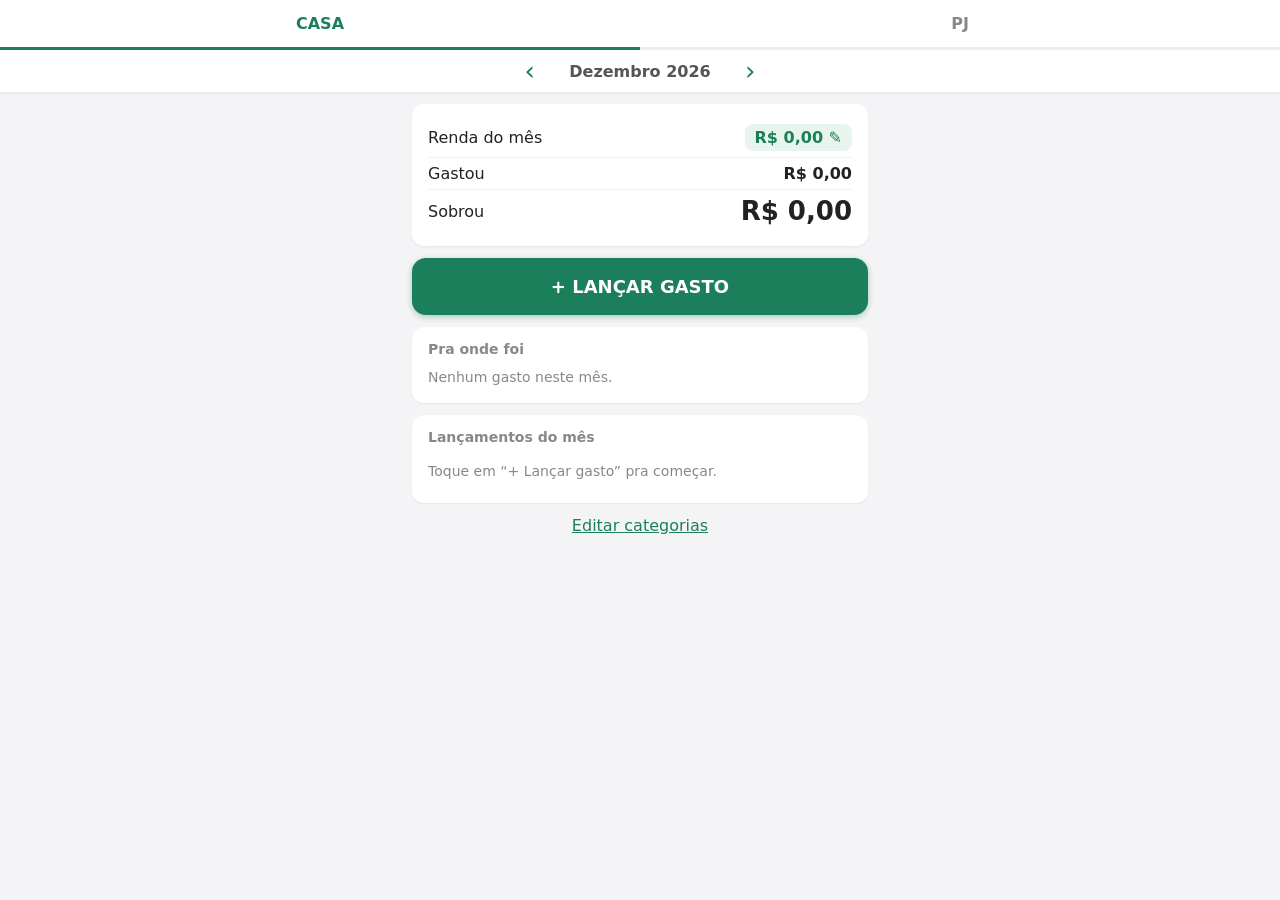
==== index.html @ f4587da6 "feat: telas Casa, PJ e lançamento Co-Authored-By: Claude Opus 5.5 <noreply@anthropic.com>" ====
<!DOCTYPE html>
<html lang="pt-BR">
<head>
  <meta charset="UTF-8">
  <meta name="viewport" content="width=device-width, initial-scale=1, viewport-fit=cover">
  <meta name="theme-color" content="#1a7f5a">
  <title>Finanças</title>
  <link rel="stylesheet" href="styles.css">
</head>
<body>
  <header>
    <nav class="tabs">
      <button data-aba="casa">CASA</button>
      <button data-aba="pj">PJ</button>
    </nav>
    <div class="mes">
      <button data-act="mes-ant" aria-label="Mês anterior">‹</button>
      <span id="mes-label"></span>
      <button data-act="mes-prox" aria-label="Próximo mês">›</button>
    </div>
  </header>

  <main>
    <section id="resumo" class="card"></section>
    <button class="btn-lancar" data-act="lancar">+ LANÇAR GASTO</button>
    <section class="card">
      <h2>Pra onde foi</h2>
      <div id="categorias"></div>
    </section>
    <section class="card">
      <h2>Lançamentos do mês</h2>
      <ul id="lista"></ul>
    </section>
    <button class="link" data-act="editar-cats">Editar categorias</button>
  </main>

  <div id="sheet" class="sheet" hidden>
    <div class="sheet-box" id="sheet-box"></div>
  </div>

  <script type="module" src="js/app.js"></script>
</body>
</html>
---- styles.css ----
:root { --verde: #1a7f5a; --verde-claro: #e8f5ef; --vermelho: #c0392b; --cinza: #888; --fundo: #f4f4f6; }
* { box-sizing: border-box; }
body { margin: 0; font-family: system-ui, -apple-system, Roboto, Arial, sans-serif; background: var(--fundo); color: #222; font-size: 16px; }
button { font: inherit; cursor: pointer; }

header { position: sticky; top: 0; background: #fff; box-shadow: 0 1px 3px rgba(0,0,0,.08); z-index: 5; padding-top: env(safe-area-inset-top); }
.tabs { display: flex; }
.tabs button { flex: 1; padding: 14px; border: 0; background: none; font-weight: 700; color: var(--cinza); border-bottom: 3px solid #eee; }
.tabs button.on { color: var(--verde); border-color: var(--verde); }
.mes { display: flex; align-items: center; justify-content: center; gap: 16px; padding: 6px; color: #555; }
.mes button { border: 0; background: none; font-size: 26px; padding: 0 14px; color: var(--verde); }
#mes-label { min-width: 150px; text-align: center; font-weight: 600; }

main { max-width: 480px; margin: 0 auto; padding: 12px 12px 40px; }
.card { background: #fff; border-radius: 12px; padding: 14px 16px; margin-bottom: 12px; box-shadow: 0 1px 2px rgba(0,0,0,.06); }
.card h2 { font-size: 14px; color: var(--cinza); margin: 0 0 8px; font-weight: 600; }
.linha { display: flex; justify-content: space-between; align-items: center; padding: 6px 0; }
.linha + .linha { border-top: 1px solid #f0f0f0; }
.grande { font-size: 26px; font-weight: 800; }
.neg { color: var(--vermelho); }
.renda-btn { border: 0; background: var(--verde-claro); color: var(--verde); font-weight: 700; border-radius: 8px; padding: 4px 10px; }

.btn-lancar { width: 100%; padding: 18px; border: 0; border-radius: 14px; background: var(--verde); color: #fff; font-size: 18px; font-weight: 800; margin-bottom: 12px; box-shadow: 0 2px 6px rgba(26,127,90,.35); }

.cat { margin-bottom: 8px; }
.cat .top { display: flex; justify-content: space-between; font-size: 14px; }
.bar { height: 8px; background: var(--verde); border-radius: 4px; margin-top: 3px; min-width: 4px; }

#lista { list-style: none; margin: 0; padding: 0; }
#lista li { display: flex; justify-content: space-between; gap: 8px; padding: 10px 0; border-top: 1px solid #f0f0f0; cursor: pointer; }
#lista li:first-child { border-top: 0; }
#lista .info small { display: block; color: var(--cinza); font-size: 12px; }
.vazio { color: var(--cinza); font-size: 14px; padding: 4px 0; }

.link { display: block; margin: 8px auto; border: 0; background: none; color: var(--verde); text-decoration: underline; }

.sheet { position: fixed; inset: 0; background: rgba(0,0,0,.4); display: flex; align-items: flex-end; justify-content: center; z-index: 10; }
.sheet[hidden] { display: none; }
.sheet-box { background: #fff; width: 100%; max-width: 480px; border-radius: 16px 16px 0 0; padding: 18px 16px calc(18px + env(safe-area-inset-bottom)); max-height: 92vh; overflow-y: auto; }
.sheet-box h3 { margin: 0 0 12px; }
.sheet-box label { display: block; font-size: 13px; color: var(--cinza); margin: 10px 0 4px; }
.sheet-box input { width: 100%; padding: 12px; border: 1px solid #ccc; border-radius: 10px; font-size: 16px; }
.sheet-box input.valor { font-size: 28px; font-weight: 700; }
.chips { display: flex; flex-wrap: wrap; gap: 6px; }
.chips button { border: 1px solid var(--verde); color: var(--verde); background: #fff; border-radius: 18px; padding: 7px 12px; font-size: 14px; }
.chips button.on { background: var(--verde); color: #fff; }
.erro { color: var(--vermelho); font-size: 14px; min-height: 20px; margin-top: 6px; }
.acoes { display: flex; gap: 8px; margin-top: 14px; }
.acoes button { flex: 1; padding: 14px; border-radius: 12px; border: 0; font-weight: 700; }
.salvar { background: var(--verde); color: #fff; }
.cancelar { background: #eee; color: #333; }
.apagar { background: #fdecea; color: var(--vermelho); }
.cat-edit { display: flex; align-items: center; gap: 6px; padding: 8px 0; border-top: 1px solid #f0f0f0; }
.cat-edit span { flex: 1; }
.cat-edit button { border: 0; background: #eee; border-radius: 8px; padding: 6px 10px; font-size: 13px; }
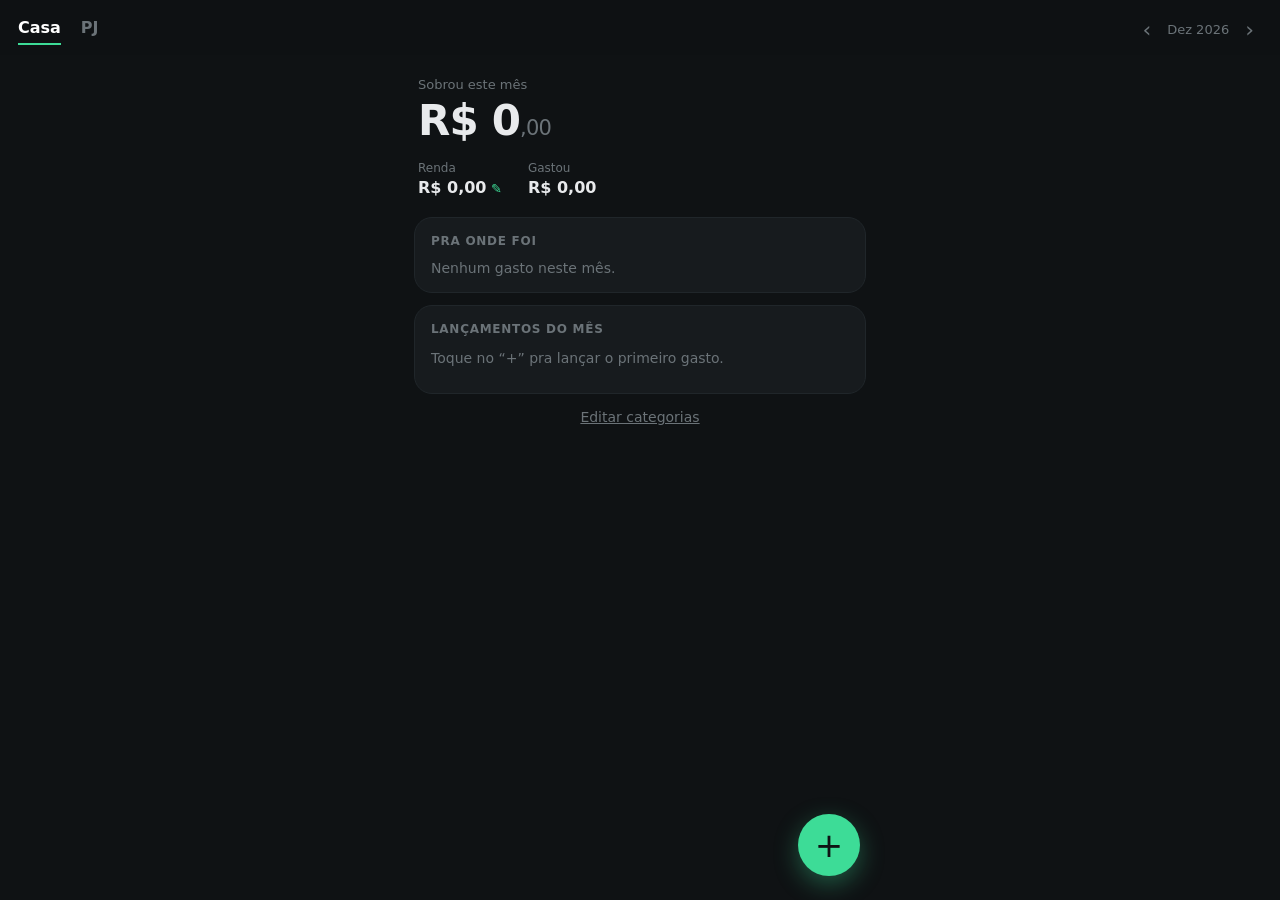
==== commit 485a37e6: "feat: forma de pagamento (Pix, cartão parcelado, dinheiro), visual escuro e nome Controle de Finança" ====
--- a/index.html
+++ b/index.html
@@ -3,14 +3,18 @@
 <head>
   <meta charset="UTF-8">
   <meta name="viewport" content="width=device-width, initial-scale=1, viewport-fit=cover">
-  <meta name="theme-color" content="#1a7f5a">
-  <title>Finanças</title>
+  <meta name="theme-color" content="#0f1214">
+  <meta name="color-scheme" content="dark">
+  <title>Controle de Finanças</title>
+  <link rel="manifest" href="manifest.webmanifest">
+  <link rel="icon" href="icons/icon.svg">
+  <link rel="apple-touch-icon" href="icons/icon-192.png">
   <link rel="stylesheet" href="styles.css">
 </head>
 <body>
   <header>
     <nav class="tabs">
-      <button data-aba="casa">CASA</button>
+      <button data-aba="casa">Casa</button>
       <button data-aba="pj">PJ</button>
     </nav>
     <div class="mes">
@@ -21,8 +25,7 @@
   </header>
 
   <main>
-    <section id="resumo" class="card"></section>
-    <button class="btn-lancar" data-act="lancar">+ LANÇAR GASTO</button>
+    <section id="resumo" class="hero"></section>
     <section class="card">
       <h2>Pra onde foi</h2>
       <div id="categorias"></div>
@@ -34,10 +37,13 @@
     <button class="link" data-act="editar-cats">Editar categorias</button>
   </main>
 
+  <button class="fab" data-act="lancar" aria-label="Lançar gasto">+</button>
+
   <div id="sheet" class="sheet" hidden>
     <div class="sheet-box" id="sheet-box"></div>
   </div>
 
   <script type="module" src="js/app.js"></script>
+  <script>if ("serviceWorker" in navigator) navigator.serviceWorker.register("sw.js");</script>
 </body>
 </html>
--- a/styles.css
+++ b/styles.css
@@ -1,55 +1,83 @@
-:root { --verde: #1a7f5a; --verde-claro: #e8f5ef; --vermelho: #c0392b; --cinza: #888; --fundo: #f4f4f6; }
-* { box-sizing: border-box; }
-body { margin: 0; font-family: system-ui, -apple-system, Roboto, Arial, sans-serif; background: var(--fundo); color: #222; font-size: 16px; }
-button { font: inherit; cursor: pointer; }
+/* Visual B · Escuro elegante */
+:root {
+  --fundo: #0f1214; --card: #171b1e; --borda: #20262a; --campo: #0f1214; --campo-borda: #2a3136;
+  --texto: #e8eaec; --apagado: #6b7378; --verde: #3ddc97; --verde-escuro: #0f1214; --vermelho: #ff6b6b;
+  color-scheme: dark;
+}
+* { box-sizing: border-box; -webkit-tap-highlight-color: transparent; }
+body { margin: 0; font-family: system-ui, -apple-system, "Segoe UI", Roboto, sans-serif; background: var(--fundo); color: var(--texto); font-size: 16px; font-variant-numeric: tabular-nums; }
+button { font: inherit; color: inherit; cursor: pointer; }
 
-header { position: sticky; top: 0; background: #fff; box-shadow: 0 1px 3px rgba(0,0,0,.08); z-index: 5; padding-top: env(safe-area-inset-top); }
-.tabs { display: flex; }
-.tabs button { flex: 1; padding: 14px; border: 0; background: none; font-weight: 700; color: var(--cinza); border-bottom: 3px solid #eee; }
-.tabs button.on { color: var(--verde); border-color: var(--verde); }
-.mes { display: flex; align-items: center; justify-content: center; gap: 16px; padding: 6px; color: #555; }
-.mes button { border: 0; background: none; font-size: 26px; padding: 0 14px; color: var(--verde); }
-#mes-label { min-width: 150px; text-align: center; font-weight: 600; }
+/* topo */
+header { position: sticky; top: 0; z-index: 5; display: flex; justify-content: space-between; align-items: center; padding: calc(14px + env(safe-area-inset-top)) 18px 10px; background: rgba(15,18,20,.92); backdrop-filter: blur(8px); }
+.tabs { display: flex; gap: 20px; }
+.tabs button { border: 0; background: none; padding: 4px 0 6px; font-size: 16px; font-weight: 600; color: var(--apagado); border-bottom: 2px solid transparent; }
+.tabs button.on { color: #fff; border-color: var(--verde); }
+.mes { display: flex; align-items: center; gap: 2px; color: var(--apagado); font-size: 13px; }
+.mes button { border: 0; background: none; font-size: 22px; line-height: 1; padding: 4px 8px; color: var(--apagado); }
+#mes-label { min-width: 74px; text-align: center; }
 
-main { max-width: 480px; margin: 0 auto; padding: 12px 12px 40px; }
-.card { background: #fff; border-radius: 12px; padding: 14px 16px; margin-bottom: 12px; box-shadow: 0 1px 2px rgba(0,0,0,.06); }
-.card h2 { font-size: 14px; color: var(--cinza); margin: 0 0 8px; font-weight: 600; }
-.linha { display: flex; justify-content: space-between; align-items: center; padding: 6px 0; }
-.linha + .linha { border-top: 1px solid #f0f0f0; }
-.grande { font-size: 26px; font-weight: 800; }
-.neg { color: var(--vermelho); }
-.renda-btn { border: 0; background: var(--verde-claro); color: var(--verde); font-weight: 700; border-radius: 8px; padding: 4px 10px; }
+main { max-width: 480px; margin: 0 auto; padding: 4px 14px 110px; }
 
-.btn-lancar { width: 100%; padding: 18px; border: 0; border-radius: 14px; background: var(--verde); color: #fff; font-size: 18px; font-weight: 800; margin-bottom: 12px; box-shadow: 0 2px 6px rgba(26,127,90,.35); }
+/* destaque do mês */
+.hero { padding: 18px 4px 20px; }
+.hero .lbl { font-size: 13px; color: var(--apagado); }
+.hero .big { font-size: 42px; font-weight: 700; letter-spacing: -.02em; margin: 4px 0 16px; }
+.hero .big small { font-size: 21px; font-weight: 500; color: var(--apagado); }
+.hero .big.neg { color: var(--vermelho); }
+.hero .big.neg small { color: var(--vermelho); opacity: .7; }
+.mini { display: flex; gap: 26px; font-size: 12px; color: var(--apagado); }
+.mini b { display: block; color: var(--texto); font-size: 16px; font-weight: 600; margin-top: 3px; }
+.mini button { border: 0; background: none; padding: 0; text-align: left; color: var(--apagado); font-size: 12px; }
+.mini button b::after { content: " ✎"; color: var(--verde); font-size: 13px; }
 
-.cat { margin-bottom: 8px; }
+/* cartões */
+.card { background: var(--card); border: 1px solid var(--borda); border-radius: 18px; padding: 16px; margin-bottom: 12px; }
+.card h2 { font-size: 12px; color: var(--apagado); margin: 0 0 12px; font-weight: 600; text-transform: uppercase; letter-spacing: .06em; }
+.cat { margin-bottom: 12px; }
+.cat:last-child { margin-bottom: 0; }
 .cat .top { display: flex; justify-content: space-between; font-size: 14px; }
-.bar { height: 8px; background: var(--verde); border-radius: 4px; margin-top: 3px; min-width: 4px; }
+.cat .top b { font-weight: 600; }
+.bar { height: 5px; background: #232a2e; border-radius: 3px; margin-top: 6px; overflow: hidden; }
+.bar i { display: block; height: 100%; border-radius: 3px; min-width: 4px; }
 
 #lista { list-style: none; margin: 0; padding: 0; }
-#lista li { display: flex; justify-content: space-between; gap: 8px; padding: 10px 0; border-top: 1px solid #f0f0f0; cursor: pointer; }
-#lista li:first-child { border-top: 0; }
-#lista .info small { display: block; color: var(--cinza); font-size: 12px; }
-.vazio { color: var(--cinza); font-size: 14px; padding: 4px 0; }
+#lista li { display: flex; align-items: center; gap: 12px; padding: 11px 0; border-top: 1px solid var(--borda); cursor: pointer; }
+#lista li:first-child { border-top: 0; padding-top: 2px; }
+.dot { width: 10px; height: 10px; border-radius: 50%; flex: none; }
+#lista .info { flex: 1; min-width: 0; font-size: 15px; }
+#lista .info small { display: block; color: var(--apagado); font-size: 12px; margin-top: 2px; white-space: nowrap; overflow: hidden; text-overflow: ellipsis; }
+#lista b { font-weight: 600; font-size: 15px; }
+.vazio { color: var(--apagado); font-size: 14px; }
 
-.link { display: block; margin: 8px auto; border: 0; background: none; color: var(--verde); text-decoration: underline; }
+.link { display: block; margin: 14px auto; border: 0; background: none; color: var(--apagado); font-size: 14px; text-decoration: underline; }
 
-.sheet { position: fixed; inset: 0; background: rgba(0,0,0,.4); display: flex; align-items: flex-end; justify-content: center; z-index: 10; }
+/* botão + */
+.fab { position: fixed; right: max(20px, calc(50% - 220px)); bottom: calc(24px + env(safe-area-inset-bottom)); width: 62px; height: 62px; border-radius: 50%; border: 0; background: var(--verde); color: var(--verde-escuro); font-size: 34px; font-weight: 400; line-height: 1; box-shadow: 0 8px 24px rgba(61,220,151,.35); z-index: 6; }
+.fab:active { transform: scale(.95); }
+
+/* tela por cima */
+.sheet { position: fixed; inset: 0; background: rgba(0,0,0,.6); display: flex; align-items: flex-end; justify-content: center; z-index: 10; }
 .sheet[hidden] { display: none; }
-.sheet-box { background: #fff; width: 100%; max-width: 480px; border-radius: 16px 16px 0 0; padding: 18px 16px calc(18px + env(safe-area-inset-bottom)); max-height: 92vh; overflow-y: auto; }
-.sheet-box h3 { margin: 0 0 12px; }
-.sheet-box label { display: block; font-size: 13px; color: var(--cinza); margin: 10px 0 4px; }
-.sheet-box input { width: 100%; padding: 12px; border: 1px solid #ccc; border-radius: 10px; font-size: 16px; }
-.sheet-box input.valor { font-size: 28px; font-weight: 700; }
-.chips { display: flex; flex-wrap: wrap; gap: 6px; }
-.chips button { border: 1px solid var(--verde); color: var(--verde); background: #fff; border-radius: 18px; padding: 7px 12px; font-size: 14px; }
-.chips button.on { background: var(--verde); color: #fff; }
-.erro { color: var(--vermelho); font-size: 14px; min-height: 20px; margin-top: 6px; }
-.acoes { display: flex; gap: 8px; margin-top: 14px; }
-.acoes button { flex: 1; padding: 14px; border-radius: 12px; border: 0; font-weight: 700; }
-.salvar { background: var(--verde); color: #fff; }
-.cancelar { background: #eee; color: #333; }
-.apagar { background: #fdecea; color: var(--vermelho); }
-.cat-edit { display: flex; align-items: center; gap: 6px; padding: 8px 0; border-top: 1px solid #f0f0f0; }
+.sheet-box { background: var(--card); border-top: 1px solid var(--borda); width: 100%; max-width: 480px; border-radius: 22px 22px 0 0; padding: 20px 18px calc(20px + env(safe-area-inset-bottom)); max-height: 92vh; overflow-y: auto; }
+.sheet-box h3 { margin: 0 0 14px; font-size: 18px; }
+.sheet-box label { display: block; font-size: 12px; color: var(--apagado); margin: 14px 0 6px; text-transform: uppercase; letter-spacing: .05em; }
+.sheet-box input, .sheet-box select { width: 100%; padding: 12px; border: 1px solid var(--campo-borda); border-radius: 12px; font-size: 16px; background: var(--campo); color: var(--texto); }
+.sheet-box input:focus, .sheet-box select:focus { outline: none; border-color: var(--verde); }
+.sheet-box input.valor { font-size: 30px; font-weight: 700; }
+.chips { display: flex; flex-wrap: wrap; gap: 8px; }
+.chips button { border: 1px solid var(--campo-borda); background: transparent; color: var(--texto); border-radius: 20px; padding: 8px 14px; font-size: 14px; }
+.chips button.on { background: var(--verde); border-color: var(--verde); color: var(--verde-escuro); font-weight: 600; }
+.chips.pag button { flex: 1; text-align: center; }
+.parc { display: flex; align-items: center; gap: 10px; }
+.parc select { width: 96px; flex: none; }
+.parc span { color: var(--apagado); font-size: 14px; }
+.erro { color: var(--vermelho); font-size: 14px; min-height: 20px; margin-top: 8px; }
+.acoes { display: flex; gap: 10px; margin-top: 12px; }
+.acoes button { flex: 1; padding: 15px; border-radius: 14px; border: 0; font-weight: 700; }
+.salvar { background: var(--verde); color: var(--verde-escuro); }
+.cancelar { background: #232a2e; color: var(--texto); }
+.apagar { background: rgba(255,107,107,.12); color: var(--vermelho); }
+.cat-edit { display: flex; align-items: center; gap: 8px; padding: 10px 0; border-top: 1px solid var(--borda); }
 .cat-edit span { flex: 1; }
-.cat-edit button { border: 0; background: #eee; border-radius: 8px; padding: 6px 10px; font-size: 13px; }
+.cat-edit button { border: 0; background: #232a2e; border-radius: 10px; padding: 7px 11px; font-size: 13px; }
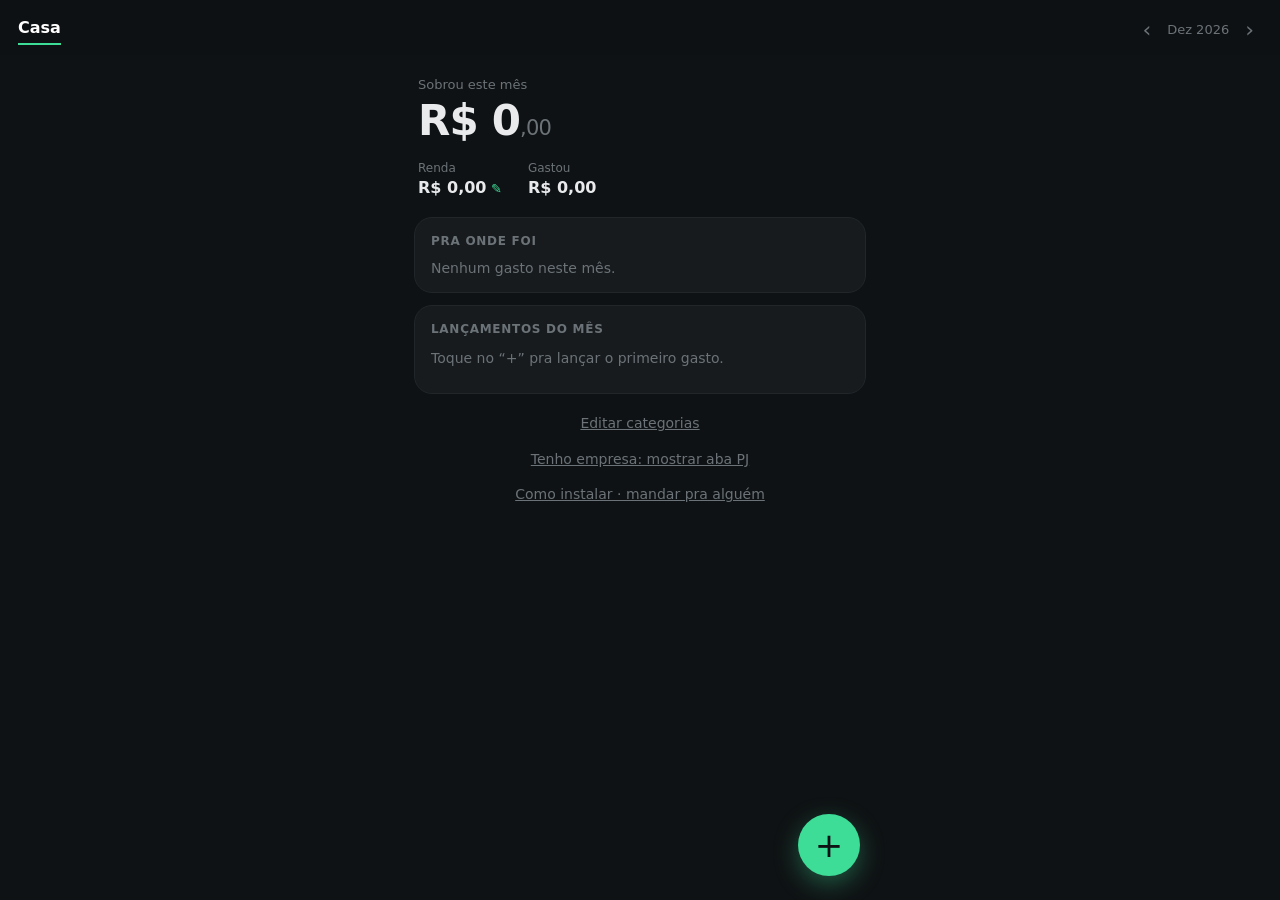
==== commit 69989df1: "feat: versão pra família (categorias genéricas, aba PJ opcional, página Como instalar) Co-Authored-B" ====
--- a/index.html
+++ b/index.html
@@ -34,7 +34,11 @@
       <h2>Lançamentos do mês</h2>
       <ul id="lista"></ul>
     </section>
-    <button class="link" data-act="editar-cats">Editar categorias</button>
+    <div class="rodape">
+      <button class="link" data-act="editar-cats">Editar categorias</button>
+      <button class="link" data-act="toggle-pj" id="toggle-pj"></button>
+      <a class="link" href="instalar.html">Como instalar · mandar pra alguém</a>
+    </div>
   </main>
 
   <button class="fab" data-act="lancar" aria-label="Lançar gasto">+</button>
--- a/styles.css
+++ b/styles.css
@@ -50,7 +50,8 @@
 #lista b { font-weight: 600; font-size: 15px; }
 .vazio { color: var(--apagado); font-size: 14px; }
 
-.link { display: block; margin: 14px auto; border: 0; background: none; color: var(--apagado); font-size: 14px; text-decoration: underline; }
+.rodape { display: flex; flex-direction: column; align-items: center; gap: 2px; margin-top: 6px; }
+.link { display: block; margin: 8px auto; border: 0; background: none; color: var(--apagado); font-size: 14px; text-decoration: underline; }
 
 /* botão + */
 .fab { position: fixed; right: max(20px, calc(50% - 220px)); bottom: calc(24px + env(safe-area-inset-bottom)); width: 62px; height: 62px; border-radius: 50%; border: 0; background: var(--verde); color: var(--verde-escuro); font-size: 34px; font-weight: 400; line-height: 1; box-shadow: 0 8px 24px rgba(61,220,151,.35); z-index: 6; }
@@ -81,3 +82,11 @@
 .cat-edit { display: flex; align-items: center; gap: 8px; padding: 10px 0; border-top: 1px solid var(--borda); }
 .cat-edit span { flex: 1; }
 .cat-edit button { border: 0; background: #232a2e; border-radius: 10px; padding: 7px 11px; font-size: 13px; }
+
+/* falar o gasto */
+.mic { width: 100%; display: flex; align-items: center; justify-content: center; gap: 10px; padding: 13px; border-radius: 14px; border: 1px dashed #2f5a49; background: rgba(61,220,151,.08); color: var(--verde); font-weight: 600; font-size: 15px; margin-bottom: 4px; }
+.mic .mic-ic { font-size: 20px; }
+.mic.on { background: var(--verde); color: var(--verde-escuro); border-style: solid; animation: pulsa 1.2s ease-in-out infinite; }
+@keyframes pulsa { 0%, 100% { box-shadow: 0 0 0 0 rgba(61,220,151,.5); } 50% { box-shadow: 0 0 0 10px rgba(61,220,151,0); } }
+.voz { margin-top: 8px; padding: 10px 12px; border-radius: 12px; background: #11181b; border: 1px solid var(--borda); font-size: 14px; color: var(--texto); line-height: 1.4; }
+.voz.erro-voz { color: var(--vermelho); border-color: rgba(255,107,107,.3); }
